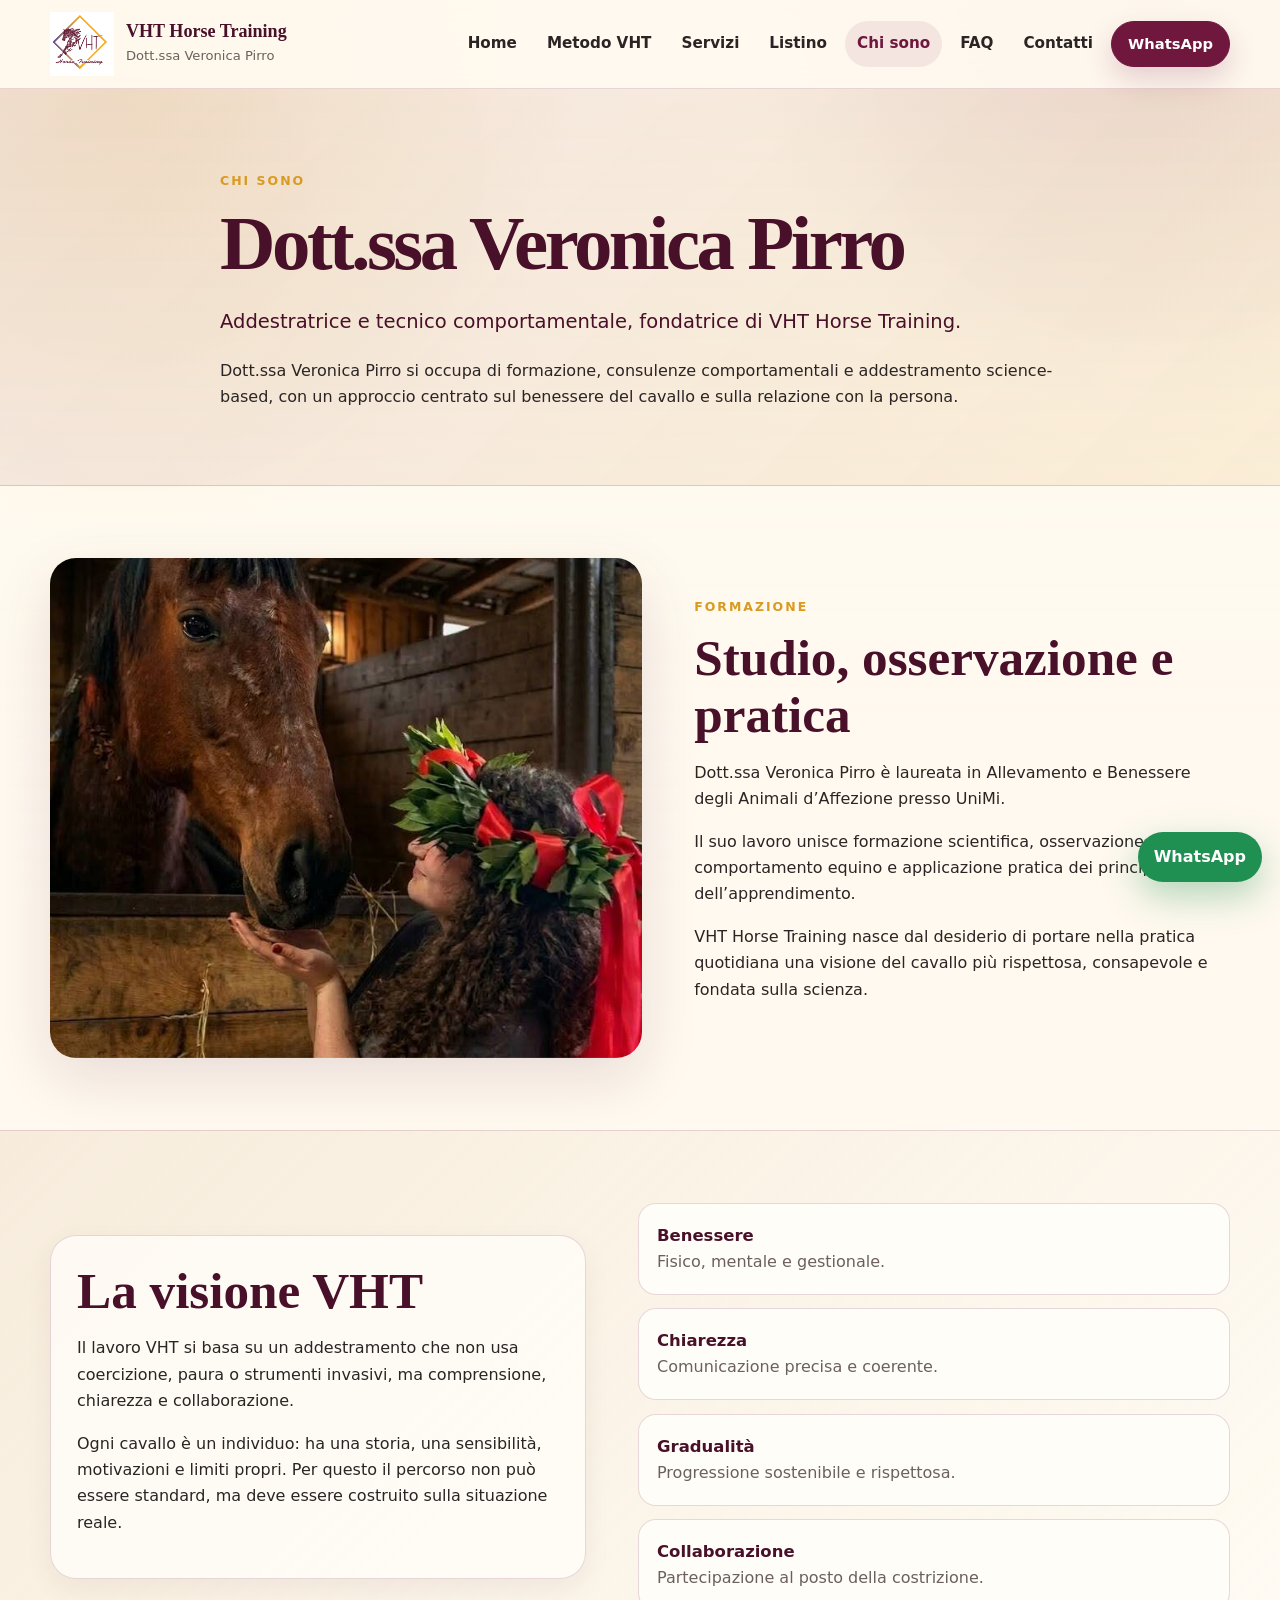
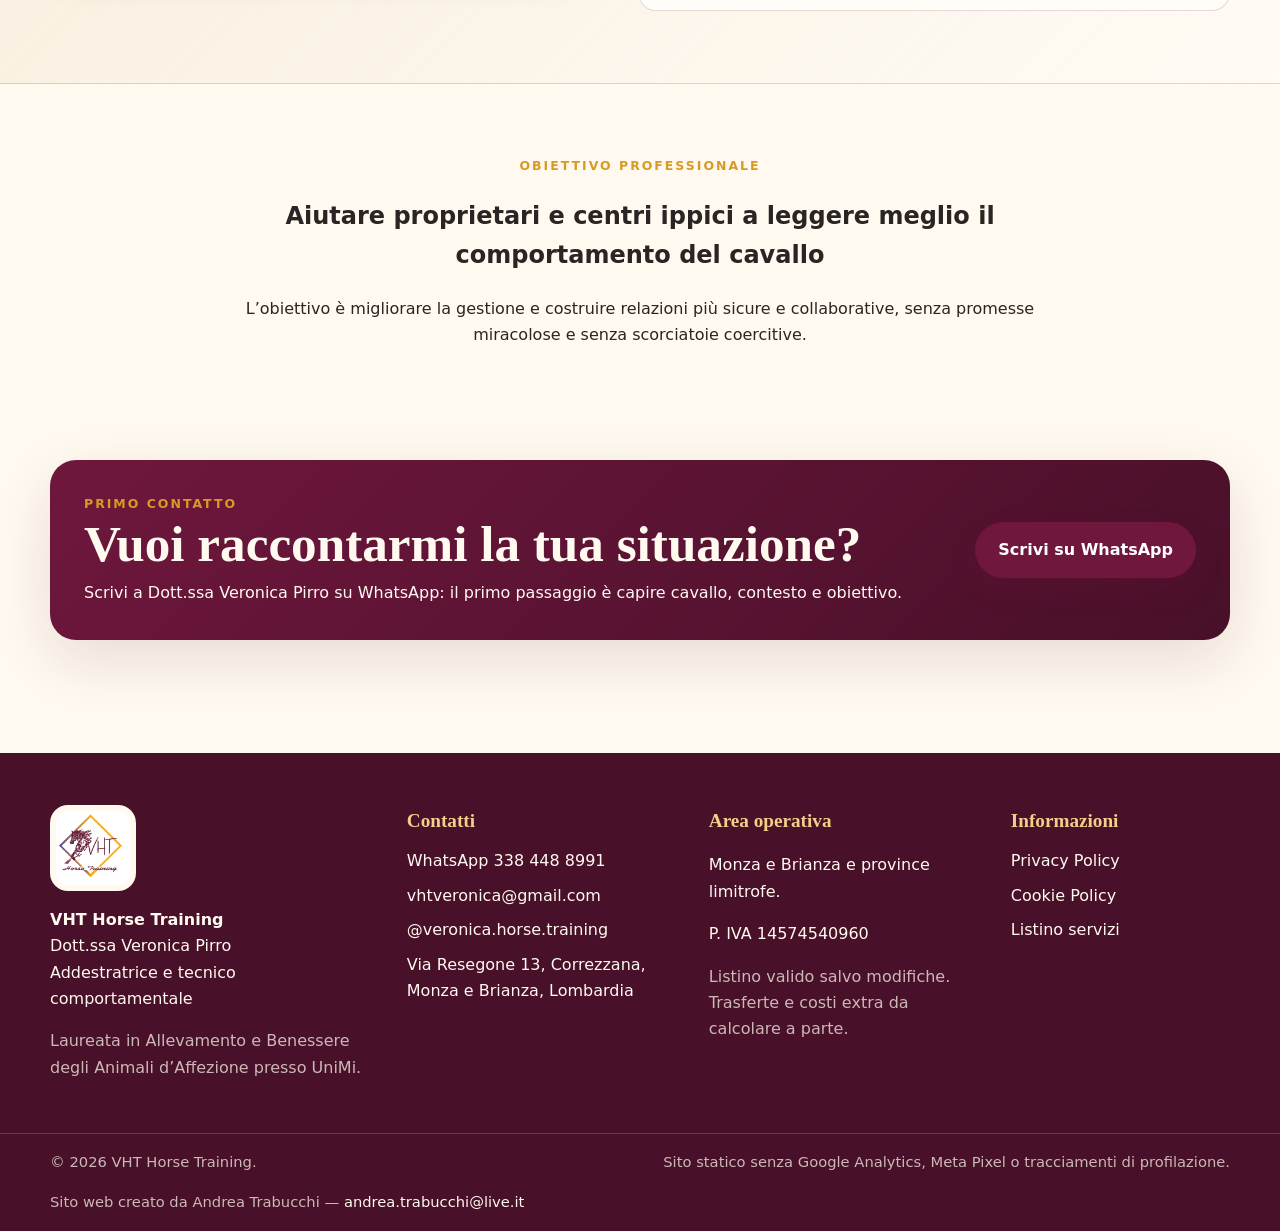
==== chi-sono.html @ 8b52a8f6 "Add files via upload" ====
<!doctype html>
<html lang="it">
<head>
  <meta charset="utf-8">
  <meta name="viewport" content="width=device-width, initial-scale=1">
  <script>document.documentElement.classList.add('js');</script>
  <title>Chi sono | Dott.ssa Veronica Pirro | VHT Horse Training</title>
  <meta name="description" content="Scopri Dott.ssa Veronica Pirro, fondatrice di VHT Horse Training: addestratrice e tecnico comportamentale, laureata in Allevamento e Benessere degli Animali d’Affezione presso UniMi.">
  <meta name="robots" content="index, follow">
  <meta property="og:title" content="Chi sono | Dott.ssa Veronica Pirro | VHT Horse Training">
  <meta property="og:description" content="Scopri Dott.ssa Veronica Pirro, fondatrice di VHT Horse Training: addestratrice e tecnico comportamentale, laureata in Allevamento e Benessere degli Animali d’Affezione presso UniMi.">
  <meta property="og:type" content="website">
  <meta property="og:image" content="assets/img/hero-veronica-cavallo.jpg">
  <link rel="icon" type="image/png" href="assets/icons/favicon.png">
  <link rel="apple-touch-icon" href="assets/icons/apple-touch-icon.png">
  <link rel="stylesheet" href="assets/css/style.css">
  <script type="application/ld+json">{"@context": "https://schema.org", "@type": "ProfessionalService", "name": "VHT Horse Training", "founder": "Dott.ssa Veronica Pirro", "description": "Addestramento science-based, consulenze comportamentali e formazione per il benessere del cavallo.", "telephone": "+39 3384488991", "email": "vhtveronica@gmail.com", "address": {"@type": "PostalAddress", "streetAddress": "Via Resegone 13", "addressLocality": "Correzzana", "addressRegion": "Lombardia", "addressCountry": "IT"}, "areaServed": "Monza e Brianza e province limitrofe", "sameAs": ["https://www.instagram.com/veronica.horse.training/"]}</script>
</head>
<body class="">

<header class="site-header" data-header>
  <a class="skip-link" href="#main">Vai al contenuto principale</a>
  <div class="container header-inner">
    <a class="brand" href="index.html" aria-label="VHT Horse Training - Home">
      <img src="assets/img/logo-vht.png" width="88" height="88" alt="Logo VHT Horse Training">
      <span>
        <strong>VHT Horse Training</strong>
        <small>Dott.ssa Veronica Pirro</small>
      </span>
    </a>
    <button class="nav-toggle" type="button" aria-expanded="false" aria-controls="primary-nav">
      <span class="sr-only">Apri menu</span>
      <span></span><span></span><span></span>
    </button>
    <nav id="primary-nav" class="primary-nav" aria-label="Navigazione principale">
      <a href="index.html" class="nav-link ">Home</a><a href="metodo-vht.html" class="nav-link ">Metodo VHT</a><a href="servizi.html" class="nav-link ">Servizi</a><a href="listino.html" class="nav-link ">Listino</a><a href="chi-sono.html" class="nav-link is-active">Chi sono</a><a href="faq.html" class="nav-link ">FAQ</a><a href="contatti.html" class="nav-link ">Contatti</a>
      <a class="btn btn-small" href="https://wa.me/393384488991?text=Ciao%20Dott.ssa%20Veronica%20Pirro%2C%20vorrei%20informazioni%20su%20una%20consulenza%20VHT.%0A%0ATi%20descrivo%20brevemente%20la%20situazione%3A%0A-%20Nome%20cavallo%3A%0A-%20Et%C3%A0%3A%0A-%20Zona%3A%0A-%20Tipo%20di%20richiesta%3A%0A-%20Difficolt%C3%A0%20principale%3A%0A-%20Obiettivo%3A" target="_blank" rel="noopener">WhatsApp</a>
    </nav>
  </div>
</header>

<main id="main">

<section class="page-hero">
  <div class="container narrow">
    <p class="eyebrow">Chi sono</p>
    <h1>Dott.ssa Veronica Pirro</h1>
    <p class="lead">Addestratrice e tecnico comportamentale, fondatrice di VHT Horse Training.</p>
    <p>Dott.ssa Veronica Pirro si occupa di formazione, consulenze comportamentali e addestramento science-based, con un approccio centrato sul benessere del cavallo e sulla relazione con la persona.</p>
  </div>
</section>

<section class="section">
  <div class="container split">
    <figure class="image-card">
      <img src="assets/img/chi-sono-veronica.jpg" alt="Dott.ssa Veronica Pirro con un cavallo in scuderia">
    </figure>
    <div>
      <p class="eyebrow">Formazione</p>
      <h2>Studio, osservazione e pratica</h2>
      <p>Dott.ssa Veronica Pirro è laureata in Allevamento e Benessere degli Animali d’Affezione presso UniMi.</p>
      <p>Il suo lavoro unisce formazione scientifica, osservazione del comportamento equino e applicazione pratica dei principi dell’apprendimento.</p>
      <p>VHT Horse Training nasce dal desiderio di portare nella pratica quotidiana una visione del cavallo più rispettosa, consapevole e fondata sulla scienza.</p>
    </div>
  </div>
</section>

<section class="section section-soft">
  <div class="container split reverse">
    <div class="values-panel">
      <h2>La visione VHT</h2>
      <p>Il lavoro VHT si basa su un addestramento che non usa coercizione, paura o strumenti invasivi, ma comprensione, chiarezza e collaborazione.</p>
      <p>Ogni cavallo è un individuo: ha una storia, una sensibilità, motivazioni e limiti propri. Per questo il percorso non può essere standard, ma deve essere costruito sulla situazione reale.</p>
    </div>
    <div class="feature-list">
      <div><strong>Benessere</strong><span>Fisico, mentale e gestionale.</span></div>
      <div><strong>Chiarezza</strong><span>Comunicazione precisa e coerente.</span></div>
      <div><strong>Gradualità</strong><span>Progressione sostenibile e rispettosa.</span></div>
      <div><strong>Collaborazione</strong><span>Partecipazione al posto della costrizione.</span></div>
    </div>
  </div>
</section>

<section class="section">
  <div class="container narrow center">
    <p class="eyebrow">Obiettivo professionale</p>
    <h2>Aiutare proprietari e centri ippici a leggere meglio il comportamento del cavallo</h2>
    <p>L’obiettivo è migliorare la gestione e costruire relazioni più sicure e collaborative, senza promesse miracolose e senza scorciatoie coercitive.</p>
  </div>
</section>

<section class="section section-cta">
  <div class="container cta-panel">
    <div>
      <p class="eyebrow">Primo contatto</p>
      <h2>Vuoi raccontarmi la tua situazione?</h2>
      <p>Scrivi a Dott.ssa Veronica Pirro su WhatsApp: il primo passaggio è capire cavallo, contesto e obiettivo.</p>
    </div>
    <a class="btn" href="https://wa.me/393384488991?text=Ciao%20Dott.ssa%20Veronica%20Pirro%2C%20vorrei%20informazioni%20su%20una%20consulenza%20VHT.%0A%0ATi%20descrivo%20brevemente%20la%20situazione%3A%0A-%20Nome%20cavallo%3A%0A-%20Et%C3%A0%3A%0A-%20Zona%3A%0A-%20Tipo%20di%20richiesta%3A%0A-%20Difficolt%C3%A0%20principale%3A%0A-%20Obiettivo%3A" target="_blank" rel="noopener">Scrivi su WhatsApp</a>
  </div>
</section>


</main>

<footer class="site-footer">
  <div class="container footer-grid">
    <div>
      <img class="footer-logo" src="assets/img/logo-vht.png" width="96" height="96" alt="Logo VHT Horse Training">
      <p><strong>VHT Horse Training</strong><br>Dott.ssa Veronica Pirro<br>Addestratrice e tecnico comportamentale</p>
      <p class="muted">Laureata in Allevamento e Benessere degli Animali d’Affezione presso UniMi.</p>
    </div>
    <div>
      <h2>Contatti</h2>
      <ul class="footer-list">
        <li><a href="https://wa.me/393384488991?text=Ciao%20Dott.ssa%20Veronica%20Pirro%2C%20vorrei%20informazioni%20su%20una%20consulenza%20VHT.%0A%0ATi%20descrivo%20brevemente%20la%20situazione%3A%0A-%20Nome%20cavallo%3A%0A-%20Et%C3%A0%3A%0A-%20Zona%3A%0A-%20Tipo%20di%20richiesta%3A%0A-%20Difficolt%C3%A0%20principale%3A%0A-%20Obiettivo%3A" target="_blank" rel="noopener">WhatsApp 338 448 8991</a></li>
        <li><a href="mailto:vhtveronica@gmail.com">vhtveronica@gmail.com</a></li>
        <li><a href="https://www.instagram.com/veronica.horse.training/" target="_blank" rel="noopener">@veronica.horse.training</a></li>
        <li>Via Resegone 13, Correzzana, Monza e Brianza, Lombardia</li>
      </ul>
    </div>
    <div>
      <h2>Area operativa</h2>
      <p>Monza e Brianza e province limitrofe.</p>
      <p>P. IVA 14574540960</p>
      <p class="muted">Listino valido salvo modifiche. Trasferte e costi extra da calcolare a parte.</p>
    </div>
    <div>
      <h2>Informazioni</h2>
      <ul class="footer-list">
        <li><a href="privacy-policy.html">Privacy Policy</a></li>
        <li><a href="cookie-policy.html">Cookie Policy</a></li>
        <li><a href="listino.html">Listino servizi</a></li>
      </ul>
    </div>
  </div>
  <div class="footer-bottom">
    <div class="container">
      <span>© 2026 VHT Horse Training.</span>
      <span>Sito statico senza Google Analytics, Meta Pixel o tracciamenti di profilazione.</span>
      <span>Sito web creato da Andrea Trabucchi — <a href="mailto:andrea.trabucchi@live.it">andrea.trabucchi@live.it</a></span>
    </div>
  </div>
</footer>
<a class="floating-whatsapp" href="https://wa.me/393384488991?text=Ciao%20Dott.ssa%20Veronica%20Pirro%2C%20vorrei%20informazioni%20su%20una%20consulenza%20VHT.%0A%0ATi%20descrivo%20brevemente%20la%20situazione%3A%0A-%20Nome%20cavallo%3A%0A-%20Et%C3%A0%3A%0A-%20Zona%3A%0A-%20Tipo%20di%20richiesta%3A%0A-%20Difficolt%C3%A0%20principale%3A%0A-%20Obiettivo%3A" target="_blank" rel="noopener" aria-label="Scrivi a Dott.ssa Veronica Pirro su WhatsApp">WhatsApp</a>

<script src="assets/js/main.js"></script>
</body>
</html>
---- assets/css/style.css ----
:root{
  --wine:#6f173d;
  --wine-dark:#481029;
  --gold:#d99a21;
  --gold-soft:#f2d08a;
  --violet:#5a4a82;
  --cream:#fff9ef;
  --cream-2:#f6ead8;
  --paper:#fffdf8;
  --ink:#2a2524;
  --muted:#6b605d;
  --line:rgba(111,23,61,.16);
  --shadow:0 20px 60px rgba(72,16,41,.12);
  --radius:26px;
  --radius-sm:16px;
  --container:1180px;
}
*{box-sizing:border-box}
html{scroll-behavior:smooth}
body{
  margin:0;
  font-family: ui-sans-serif, system-ui, -apple-system, BlinkMacSystemFont, "Segoe UI", sans-serif;
  color:var(--ink);
  background:var(--cream);
  line-height:1.65;
}
body::before{
  content:"";
  position:fixed;
  inset:0;
  pointer-events:none;
  background:
    radial-gradient(circle at 10% 10%, rgba(217,154,33,.16), transparent 28rem),
    radial-gradient(circle at 90% 0%, rgba(111,23,61,.12), transparent 26rem),
    linear-gradient(180deg, rgba(255,249,239,.96), rgba(255,249,239,.82));
  z-index:-1;
}
img{max-width:100%;display:block}
a{color:var(--wine);text-decoration:none}
a:hover{text-decoration:underline}
.container{width:min(var(--container), calc(100% - 32px));margin-inline:auto}
.narrow{width:min(840px, calc(100% - 32px))}
.center{text-align:center}
.skip-link{
  position:absolute;left:16px;top:-80px;background:var(--wine);color:white;padding:10px 14px;border-radius:10px;z-index:20
}
.skip-link:focus{top:12px}
.sr-only{position:absolute;width:1px;height:1px;overflow:hidden;clip:rect(0 0 0 0)}
.site-header{
  position:sticky;top:0;z-index:10;
  background:rgba(255,249,239,.91);
  backdrop-filter: blur(18px);
  border-bottom:1px solid var(--line);
}
.header-inner{display:flex;align-items:center;justify-content:space-between;gap:24px;min-height:88px}
.brand{display:flex;align-items:center;gap:12px;color:var(--ink);text-decoration:none}
.brand img{width:64px;height:64px;object-fit:contain}
.brand strong{display:block;font-family:Georgia,serif;font-size:1.13rem;line-height:1.1;color:var(--wine-dark)}
.brand small{display:block;color:var(--muted);font-size:.82rem;margin-top:3px}
.primary-nav{display:flex;align-items:center;gap:6px}
.nav-link{padding:10px 12px;border-radius:999px;color:var(--ink);font-weight:650;font-size:.95rem}
.nav-link:hover,.nav-link.is-active{background:rgba(111,23,61,.08);text-decoration:none;color:var(--wine)}
.nav-toggle{display:none;border:0;background:transparent;flex-direction:column;gap:5px;padding:10px}
.nav-toggle span:not(.sr-only){width:26px;height:2px;background:var(--wine-dark);display:block}
.btn{
  display:inline-flex;align-items:center;justify-content:center;gap:8px;
  background:var(--wine);color:white!important;border:1px solid var(--wine);
  border-radius:999px;padding:14px 22px;font-weight:750;text-decoration:none;
  box-shadow:0 12px 28px rgba(111,23,61,.18);
  transition:.2s ease;
}
.btn:hover{transform:translateY(-1px);text-decoration:none;background:var(--wine-dark)}
.btn-small{padding:10px 16px;font-size:.92rem}
.btn-outline{background:transparent;color:var(--wine)!important;box-shadow:none}
.btn-outline:hover{background:rgba(111,23,61,.08);color:var(--wine-dark)!important}
.btn-light{background:var(--cream);color:var(--wine)!important;border-color:var(--cream)}
.btn-light-outline{background:transparent;color:var(--cream)!important;border-color:rgba(255,249,239,.65);box-shadow:none}
.hero{padding:82px 0 60px;overflow:hidden}
.hero-grid,.split{display:grid;grid-template-columns:1.05fr .95fr;gap:52px;align-items:center}
.hero h1,.page-hero h1{
  font-family:Georgia, "Times New Roman", serif;
  color:var(--wine-dark);
  line-height:1.05;
  font-size:clamp(2.4rem, 6vw, 5.2rem);
  letter-spacing:-.045em;
  margin:0 0 22px;
}
.hero .lead,.page-hero .lead{font-size:1.22rem;color:var(--wine-dark)}
.hero-actions,.center-actions{display:flex;flex-wrap:wrap;gap:12px;margin-top:28px}
.trust-list{display:flex;flex-wrap:wrap;gap:10px;list-style:none;padding:0;margin:28px 0 0}
.trust-list li{border:1px solid var(--line);background:rgba(255,255,255,.5);border-radius:999px;padding:8px 12px;color:var(--wine-dark);font-weight:700;font-size:.92rem}
.hero-media,.image-card{
  margin:0;border-radius:var(--radius);overflow:hidden;box-shadow:var(--shadow);position:relative;background:var(--paper);
}
.hero-media img{width:100%;height:min(70vh,680px);object-fit:cover}
.image-card img{width:100%;height:500px;object-fit:cover}
.hero-media figcaption{
  position:absolute;left:18px;right:18px;bottom:18px;
  background:rgba(255,249,239,.9);border:1px solid rgba(255,255,255,.45);
  border-radius:18px;padding:12px 14px;color:var(--wine-dark);font-weight:700;font-size:.92rem;
}
.eyebrow{
  text-transform:uppercase;letter-spacing:.16em;color:var(--gold);font-weight:850;font-size:.78rem;margin:0 0 12px;
}
.section{padding:72px 0}
.section-soft{background:linear-gradient(135deg, rgba(246,234,216,.85), rgba(255,253,248,.55));border-top:1px solid var(--line);border-bottom:1px solid var(--line)}
.section-dark{background:linear-gradient(135deg, var(--wine-dark), var(--wine));color:var(--cream)}
.section-dark h2,.section-dark h3,.section-dark .eyebrow{color:var(--cream)}
.section-heading{max-width:780px;margin-bottom:32px}
.section-heading h2,.split h2,.cta-panel h2,.legal h2{
  font-family:Georgia,serif;color:var(--wine-dark);line-height:1.12;font-size:clamp(2rem,4vw,3.2rem);margin:0 0 16px;
}
.section-dark .section-heading h2,.section-dark .split h2{color:var(--cream)}
.cards{display:grid;gap:20px}
.cards.three{grid-template-columns:repeat(3,1fr)}
.card,.contact-card,.warning-box,.message-box,.quote-panel,.values-panel{
  background:rgba(255,253,248,.82);border:1px solid var(--line);border-radius:var(--radius);padding:26px;box-shadow:0 10px 28px rgba(72,16,41,.06);
}
.card h3,.contact-card h2,.warning-box h2{font-family:Georgia,serif;color:var(--wine-dark);font-size:1.45rem;margin:0 0 10px}
.card-number{color:var(--gold);font-weight:900;font-size:.9rem}
.text-link{font-weight:800}
.cards-dark .card{background:rgba(255,255,255,.08);border-color:rgba(255,249,239,.2);color:var(--cream)}
.cards-dark .card h3{color:var(--cream)}
.feature-list{display:grid;gap:14px}
.feature-list div{
  background:var(--paper);border:1px solid var(--line);border-radius:18px;padding:18px;
}
.feature-list strong{display:block;color:var(--wine-dark);font-size:1.03rem}
.feature-list span{color:var(--muted)}
.feature-list.compact div{padding:15px}
.reverse{grid-template-columns:.95fr 1.05fr}
.note{
  margin-top:18px;background:rgba(217,154,33,.12);border-left:4px solid var(--gold);
  padding:16px;border-radius:14px;color:var(--wine-dark)
}
.quote-panel{background:rgba(255,249,239,.1);border-color:rgba(255,249,239,.25);font-family:Georgia,serif;font-size:1.6rem;line-height:1.35;color:var(--cream)}
.page-hero{padding:82px 0 58px;background:linear-gradient(135deg, rgba(111,23,61,.08), rgba(217,154,33,.12));border-bottom:1px solid var(--line)}
.service-list{display:grid;gap:14px}
.service-list article{background:var(--paper);border:1px solid var(--line);border-radius:18px;padding:18px}
.service-list h3{margin:0 0 6px;color:var(--wine-dark);font-family:Georgia,serif}
.table-wrap{overflow:auto;background:var(--paper);border:1px solid var(--line);border-radius:var(--radius);box-shadow:var(--shadow)}
.price-table{width:100%;border-collapse:collapse;min-width:760px}
.price-table th,.price-table td{padding:18px;text-align:left;border-bottom:1px solid var(--line);vertical-align:top}
.price-table th{background:rgba(111,23,61,.08);color:var(--wine-dark);font-weight:850}
.price-table td:last-child,.price-table th:last-child{text-align:right;white-space:nowrap}
.price-table tr:last-child td{border-bottom:0}
.warning-box{border-left:5px solid var(--gold)}
.testimonials{display:grid;grid-template-columns:repeat(3,1fr);gap:20px}
.testimonials figure{margin:0;background:var(--paper);border:1px solid var(--line);border-radius:var(--radius);padding:26px;box-shadow:0 10px 28px rgba(72,16,41,.06)}
.testimonials blockquote{margin:0 0 16px;font-family:Georgia,serif;color:var(--wine-dark);font-size:1.08rem;line-height:1.55}
.testimonials figcaption{font-weight:850;color:var(--gold)}
.section-cta{padding-top:24px}
.cta-panel{
  display:flex;align-items:center;justify-content:space-between;gap:24px;
  background:linear-gradient(135deg, var(--wine), var(--wine-dark));
  color:var(--cream);border-radius:var(--radius);padding:34px;box-shadow:var(--shadow)
}
.cta-panel h2{color:var(--cream);margin-bottom:8px}
.cta-panel p{margin:0}
.contact-grid{display:grid;grid-template-columns:repeat(4,1fr);gap:18px}
.contact-card.primary{grid-column:span 2;background:linear-gradient(135deg, var(--wine), var(--wine-dark));color:var(--cream)}
.contact-card.primary h2{color:var(--cream)}
.message-box pre{white-space:pre-wrap;margin:0;font:inherit;color:var(--wine-dark)}
.faq-list{display:grid;gap:12px}
.faq-item{border:1px solid var(--line);border-radius:20px;background:var(--paper);overflow:hidden}
.faq-question{width:100%;display:flex;justify-content:space-between;gap:18px;align-items:center;border:0;background:transparent;padding:20px;text-align:left;font-weight:850;color:var(--wine-dark);font-size:1rem;cursor:pointer}
.faq-icon{font-size:1.4rem;color:var(--gold)}
.faq-answer{display:none;padding:0 20px 20px;color:var(--muted)}
.faq-item.is-open .faq-answer{display:block}
.faq-item.is-open .faq-icon{transform:rotate(45deg)}
.legal h2{font-size:1.65rem;margin-top:34px}
.legal h2:first-child{margin-top:0}
.site-footer{margin-top:40px;background:var(--wine-dark);color:var(--cream);padding-top:52px}
.footer-grid{display:grid;grid-template-columns:1.2fr 1fr 1fr .8fr;gap:28px}
.footer-logo{width:86px;height:86px;object-fit:contain;background:var(--cream);border-radius:18px;padding:6px}
.site-footer h2{font-family:Georgia,serif;font-size:1.2rem;color:var(--gold-soft);margin:0 0 12px}
.footer-list{list-style:none;padding:0;margin:0;display:grid;gap:8px}
.site-footer a{color:var(--cream)}
.muted{color:rgba(42,37,36,.68)}
.site-footer .muted{color:rgba(255,249,239,.72)}
.footer-bottom{margin-top:36px;border-top:1px solid rgba(255,249,239,.18);padding:16px 0;color:rgba(255,249,239,.72);font-size:.92rem}
.footer-bottom .container{display:flex;justify-content:space-between;gap:16px;flex-wrap:wrap}
.floating-whatsapp{
  position:fixed;right:18px;bottom:18px;z-index:8;
  background:#1f8f52;color:white!important;border-radius:999px;padding:12px 16px;font-weight:850;
  box-shadow:0 14px 36px rgba(31,143,82,.34);text-decoration:none
}
@media (max-width:980px){
  .nav-toggle{display:flex}
  .primary-nav{
    position:absolute;left:16px;right:16px;top:88px;display:none;flex-direction:column;align-items:stretch;
    background:var(--paper);border:1px solid var(--line);border-radius:22px;padding:14px;box-shadow:var(--shadow)
  }
  .primary-nav.is-open{display:flex}
  .nav-link{padding:12px 14px}
  .hero-grid,.split,.reverse{grid-template-columns:1fr}
  .hero{padding-top:50px}
  .cards.three,.testimonials,.contact-grid,.footer-grid{grid-template-columns:1fr}
  .contact-card.primary{grid-column:auto}
  .cta-panel{align-items:flex-start;flex-direction:column}
}
@media (max-width:620px){
  .container{width:min(100% - 24px, var(--container))}
  .brand img{width:54px;height:54px}
  .brand small{display:none}
  .hero h1,.page-hero h1{font-size:2.45rem}
  .section{padding:52px 0}
  .hero-media img,.image-card img{height:360px}
  .card,.contact-card,.warning-box,.message-box,.quote-panel,.values-panel{padding:20px}
  .price-table th,.price-table td{padding:14px}
  .floating-whatsapp{left:12px;right:12px;text-align:center}
}
@media (prefers-reduced-motion: reduce){
  *{scroll-behavior:auto!important;transition:none!important}
}

/* === VHT refined animations v3 === */
:root{
  --motion-fast:180ms;
  --motion-base:520ms;
  --motion-slow:900ms;
  --ease-out:cubic-bezier(.22,1,.36,1);
  --ease-smooth:cubic-bezier(.16,.84,.44,1);
}
.site-header{
  transition: background-color var(--motion-base) var(--ease-out), box-shadow var(--motion-base) var(--ease-out), border-color var(--motion-base) var(--ease-out);
}
.site-header.is-scrolled{
  background:rgba(255,249,239,.97);
  box-shadow:0 10px 32px rgba(72,16,41,.10);
}
.brand img{
  transition: transform var(--motion-base) var(--ease-out), filter var(--motion-base) var(--ease-out);
}
.brand:hover img{
  transform:rotate(-2deg) scale(1.035);
  filter:drop-shadow(0 10px 16px rgba(111,23,61,.14));
}
.nav-link{
  position:relative;
  transition: color var(--motion-fast) ease, background-color var(--motion-fast) ease, transform var(--motion-fast) ease;
}
.nav-link:hover{
  transform:translateY(-1px);
}
.btn{
  position:relative;
  overflow:hidden;
  isolation:isolate;
  transform:translateZ(0);
  transition: transform var(--motion-fast) ease, box-shadow var(--motion-fast) ease, background-color var(--motion-fast) ease, border-color var(--motion-fast) ease;
}
.btn::after{
  content:"";
  position:absolute;
  inset:-40% -70%;
  background:linear-gradient(100deg, transparent 35%, rgba(255,255,255,.38) 50%, transparent 65%);
  transform:translateX(-65%) rotate(8deg);
  transition: transform 850ms var(--ease-out);
  z-index:-1;
}
.btn:hover{
  transform:translateY(-2px);
  box-shadow:0 16px 36px rgba(111,23,61,.22);
}
.btn:hover::after{
  transform:translateX(65%) rotate(8deg);
}
.btn-outline:hover{
  box-shadow:0 12px 28px rgba(111,23,61,.10);
}
.hero-media,
.image-card{
  transition: transform var(--motion-slow) var(--ease-out), box-shadow var(--motion-slow) var(--ease-out);
}
.hero-media::after,
.image-card::after{
  content:"";
  position:absolute;
  inset:0;
  background:
    linear-gradient(135deg, rgba(217,154,33,.12), transparent 42%),
    linear-gradient(315deg, rgba(111,23,61,.10), transparent 36%);
  pointer-events:none;
  opacity:.75;
  mix-blend-mode:multiply;
}
.hero-media img,
.image-card img{
  transition: transform 1200ms var(--ease-out), filter 1200ms var(--ease-out);
  will-change:transform;
}
.hero-media:hover,
.image-card:hover{
  transform:translateY(-4px);
  box-shadow:0 28px 74px rgba(72,16,41,.16);
}
.hero-media:hover img,
.image-card:hover img{
  transform:scale(1.035);
  filter:saturate(1.04) contrast(1.02);
}
.hero-media figcaption{
  backdrop-filter: blur(10px);
  transform:translateY(0);
  transition: transform var(--motion-base) var(--ease-out), background-color var(--motion-base) var(--ease-out);
}
.hero-media:hover figcaption{
  transform:translateY(-3px);
  background:rgba(255,249,239,.95);
}
.card,
.contact-card,
.warning-box,
.message-box,
.quote-panel,
.values-panel,
.service-list article,
.testimonials figure,
.table-wrap,
.cta-panel,
.feature-list div{
  transition: transform var(--motion-base) var(--ease-out), box-shadow var(--motion-base) var(--ease-out), border-color var(--motion-base) var(--ease-out), background-color var(--motion-base) var(--ease-out);
}
.card:hover,
.service-list article:hover,
.testimonials figure:hover,
.contact-card:hover,
.feature-list div:hover{
  transform:translateY(-5px);
  box-shadow:0 18px 44px rgba(72,16,41,.11);
  border-color:rgba(217,154,33,.42);
}
.cards-dark .card:hover{
  background:rgba(255,255,255,.12);
  border-color:rgba(242,208,138,.45);
}
.card-number{
  display:inline-flex;
  align-items:center;
  justify-content:center;
  min-width:34px;
  height:34px;
  border-radius:999px;
  background:rgba(217,154,33,.13);
  margin-bottom:10px;
}
.section-heading{
  position:relative;
}
.section-heading::after{
  content:"";
  display:block;
  width:72px;
  height:3px;
  margin-top:18px;
  border-radius:999px;
  background:linear-gradient(90deg, var(--wine), var(--gold));
  transform-origin:left center;
}
.center .section-heading::after,
.section-heading.center::after{
  margin-left:auto;
  margin-right:auto;
}
.table-wrap{
  position:relative;
}
.table-wrap::before{
  content:"";
  position:absolute;
  inset:0 0 auto 0;
  height:4px;
  background:linear-gradient(90deg, var(--wine), var(--gold), var(--violet));
  opacity:.88;
}
.price-table tbody tr{
  transition: opacity var(--motion-base) var(--ease-out), transform var(--motion-base) var(--ease-out), background-color var(--motion-fast) ease;
}
.price-table tbody tr:hover{
  background:rgba(217,154,33,.08);
}
.js .table-wrap tbody tr{
  opacity:0;
  transform:translateY(10px);
}
.js .table-wrap.is-visible tbody tr{
  opacity:1;
  transform:translateY(0);
}
.table-wrap.is-visible tbody tr:nth-child(1){transition-delay:80ms}
.table-wrap.is-visible tbody tr:nth-child(2){transition-delay:135ms}
.table-wrap.is-visible tbody tr:nth-child(3){transition-delay:190ms}
.table-wrap.is-visible tbody tr:nth-child(4){transition-delay:245ms}
.table-wrap.is-visible tbody tr:nth-child(5){transition-delay:300ms}
.table-wrap.is-visible tbody tr:nth-child(6){transition-delay:355ms}
.table-wrap.is-visible tbody tr:nth-child(7){transition-delay:410ms}
.table-wrap.is-visible tbody tr:nth-child(8){transition-delay:465ms}
.faq-answer{
  display:block;
  max-height:0;
  overflow:hidden;
  padding:0 20px;
  opacity:0;
  transition:max-height var(--motion-base) var(--ease-smooth), opacity var(--motion-base) var(--ease-out), padding var(--motion-base) var(--ease-out);
}
.faq-item.is-open .faq-answer{
  max-height:420px;
  padding:0 20px 20px;
  opacity:1;
}
.faq-icon{
  transition:transform var(--motion-base) var(--ease-out);
}
.floating-whatsapp{
  animation:vhtPulse 2.6s ease-in-out infinite;
  transition: transform var(--motion-fast) ease, box-shadow var(--motion-fast) ease;
}
.floating-whatsapp:hover{
  transform:translateY(-3px) scale(1.02);
  box-shadow:0 18px 42px rgba(31,143,82,.42);
}
@keyframes vhtPulse{
  0%,100%{box-shadow:0 14px 36px rgba(31,143,82,.32), 0 0 0 0 rgba(31,143,82,.28)}
  50%{box-shadow:0 14px 36px rgba(31,143,82,.32), 0 0 0 12px rgba(31,143,82,0)}
}
.js .reveal{
  opacity:0;
  transform:translateY(28px);
  transition:
    opacity var(--motion-slow) var(--ease-out),
    transform var(--motion-slow) var(--ease-out),
    filter var(--motion-slow) var(--ease-out);
  transition-delay:var(--reveal-delay, 0ms);
  will-change:opacity, transform;
}
.js .reveal.reveal-scale{
  transform:translateY(22px) scale(.975);
}
.js .reveal.reveal-left{
  transform:translateX(-26px);
}
.js .reveal.reveal-right{
  transform:translateX(26px);
}
.js .reveal.is-visible{
  opacity:1;
  transform:translate(0,0) scale(1);
}
.js .section-heading.reveal.is-visible::after{
  animation:vhtLineIn 760ms var(--ease-out) both;
}
@keyframes vhtLineIn{
  from{transform:scaleX(0);opacity:0}
  to{transform:scaleX(1);opacity:1}
}
.hero .eyebrow,
.page-hero .eyebrow{
  animation:vhtFadeUp 780ms var(--ease-out) 80ms both;
}
.hero h1,
.page-hero h1{
  animation:vhtFadeUp 860ms var(--ease-out) 160ms both;
}
.hero .lead,
.page-hero .lead{
  animation:vhtFadeUp 860ms var(--ease-out) 260ms both;
}
.hero-actions,
.trust-list,
.page-hero .lead + p{
  animation:vhtFadeUp 860ms var(--ease-out) 360ms both;
}
.hero-media{
  animation:vhtImageIn 980ms var(--ease-out) 220ms both;
}
@keyframes vhtFadeUp{
  from{opacity:0;transform:translateY(22px)}
  to{opacity:1;transform:translateY(0)}
}
@keyframes vhtImageIn{
  from{opacity:0;transform:translateY(26px) scale(.985)}
  to{opacity:1;transform:translateY(0) scale(1)}
}
@media (min-width:981px){
  .hero-media{
    animation:vhtImageIn 980ms var(--ease-out) 220ms both, vhtFloat 7.5s ease-in-out 1.3s infinite;
  }
  @keyframes vhtFloat{
    0%,100%{translate:0 0}
    50%{translate:0 -8px}
  }
}
@media (prefers-reduced-motion: reduce){
  .floating-whatsapp{animation:none!important}
  .hero .eyebrow,
  .page-hero .eyebrow,
  .hero h1,
  .page-hero h1,
  .hero .lead,
  .page-hero .lead,
  .hero-actions,
  .trust-list,
  .page-hero .lead + p,
  .hero-media{
    animation:none!important;
  }
  .js .reveal,
  .js .reveal.reveal-scale,
  .js .reveal.reveal-left,
  .js .reveal.reveal-right{
    opacity:1!important;
    transform:none!important;
    transition:none!important;
  }
  .js .table-wrap tbody tr{
    opacity:1!important;
    transform:none!important;
  }
}
/* === end VHT refined animations v3 === */
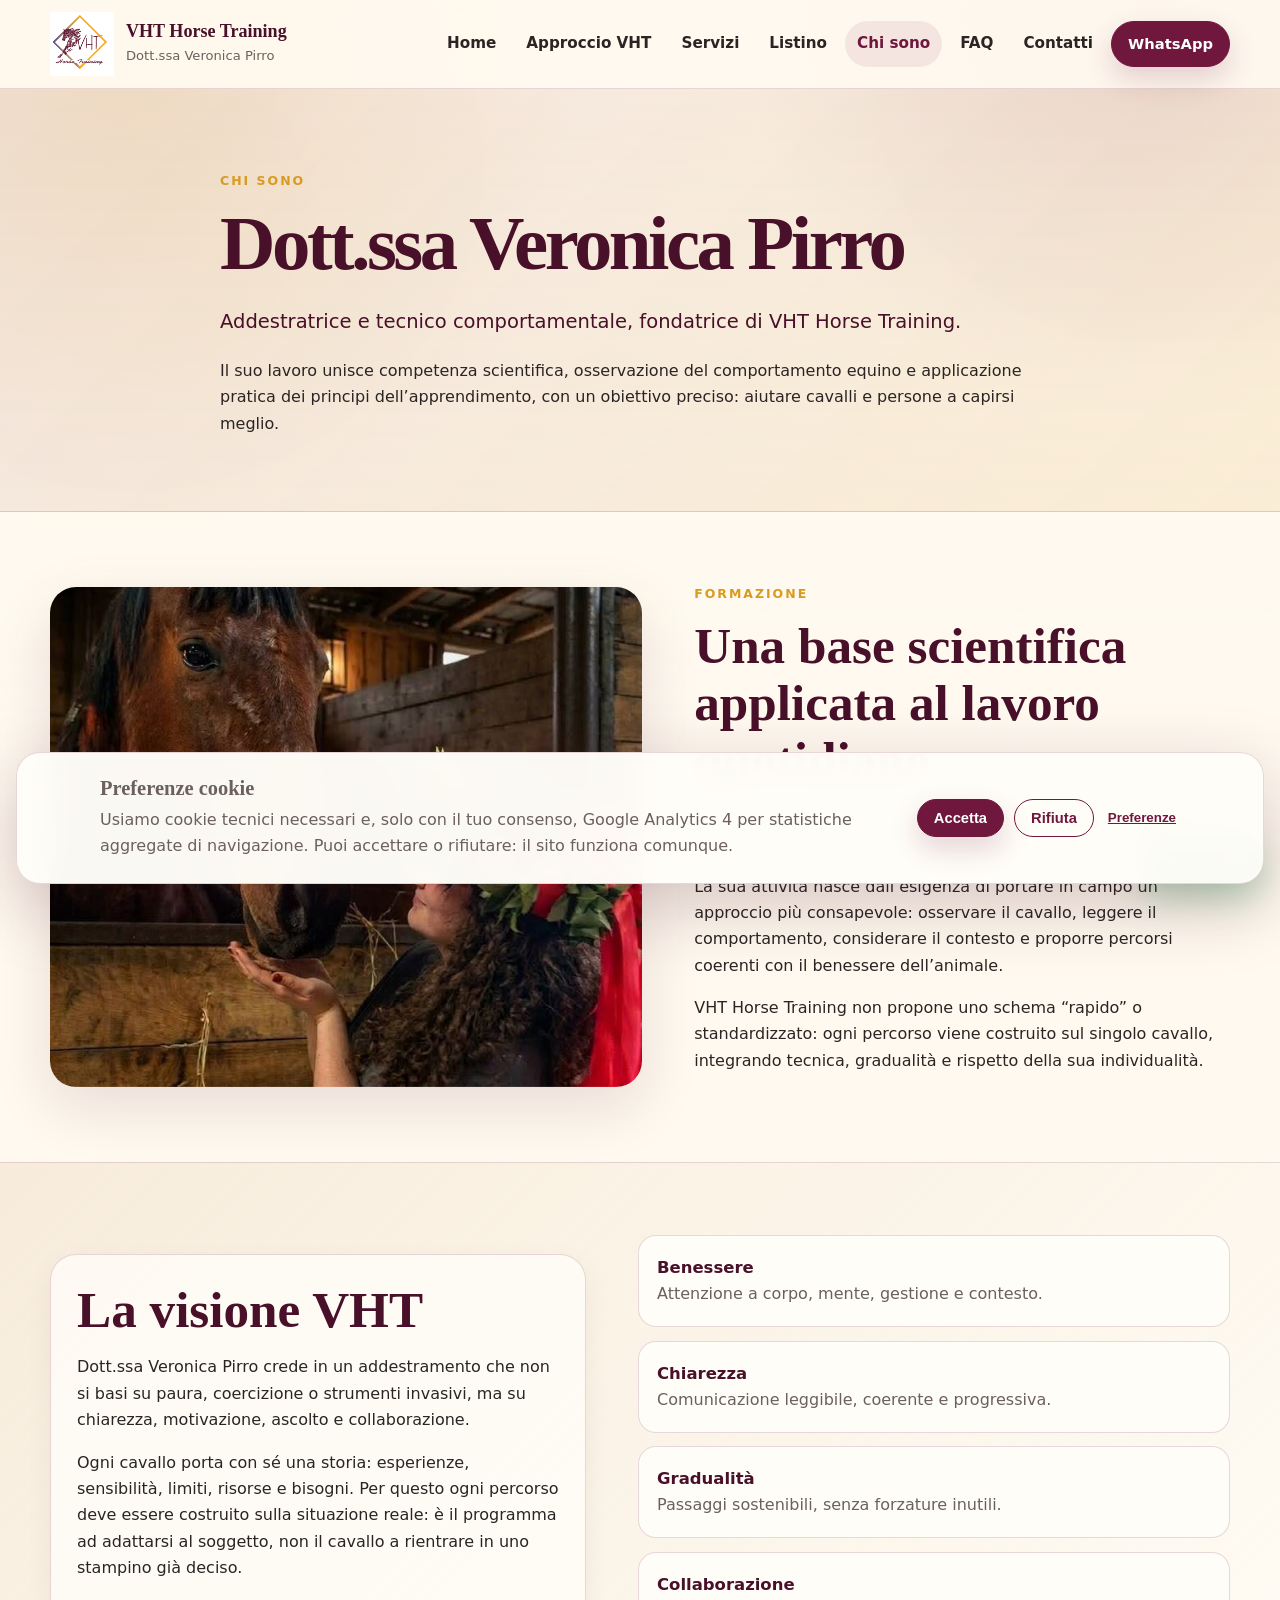
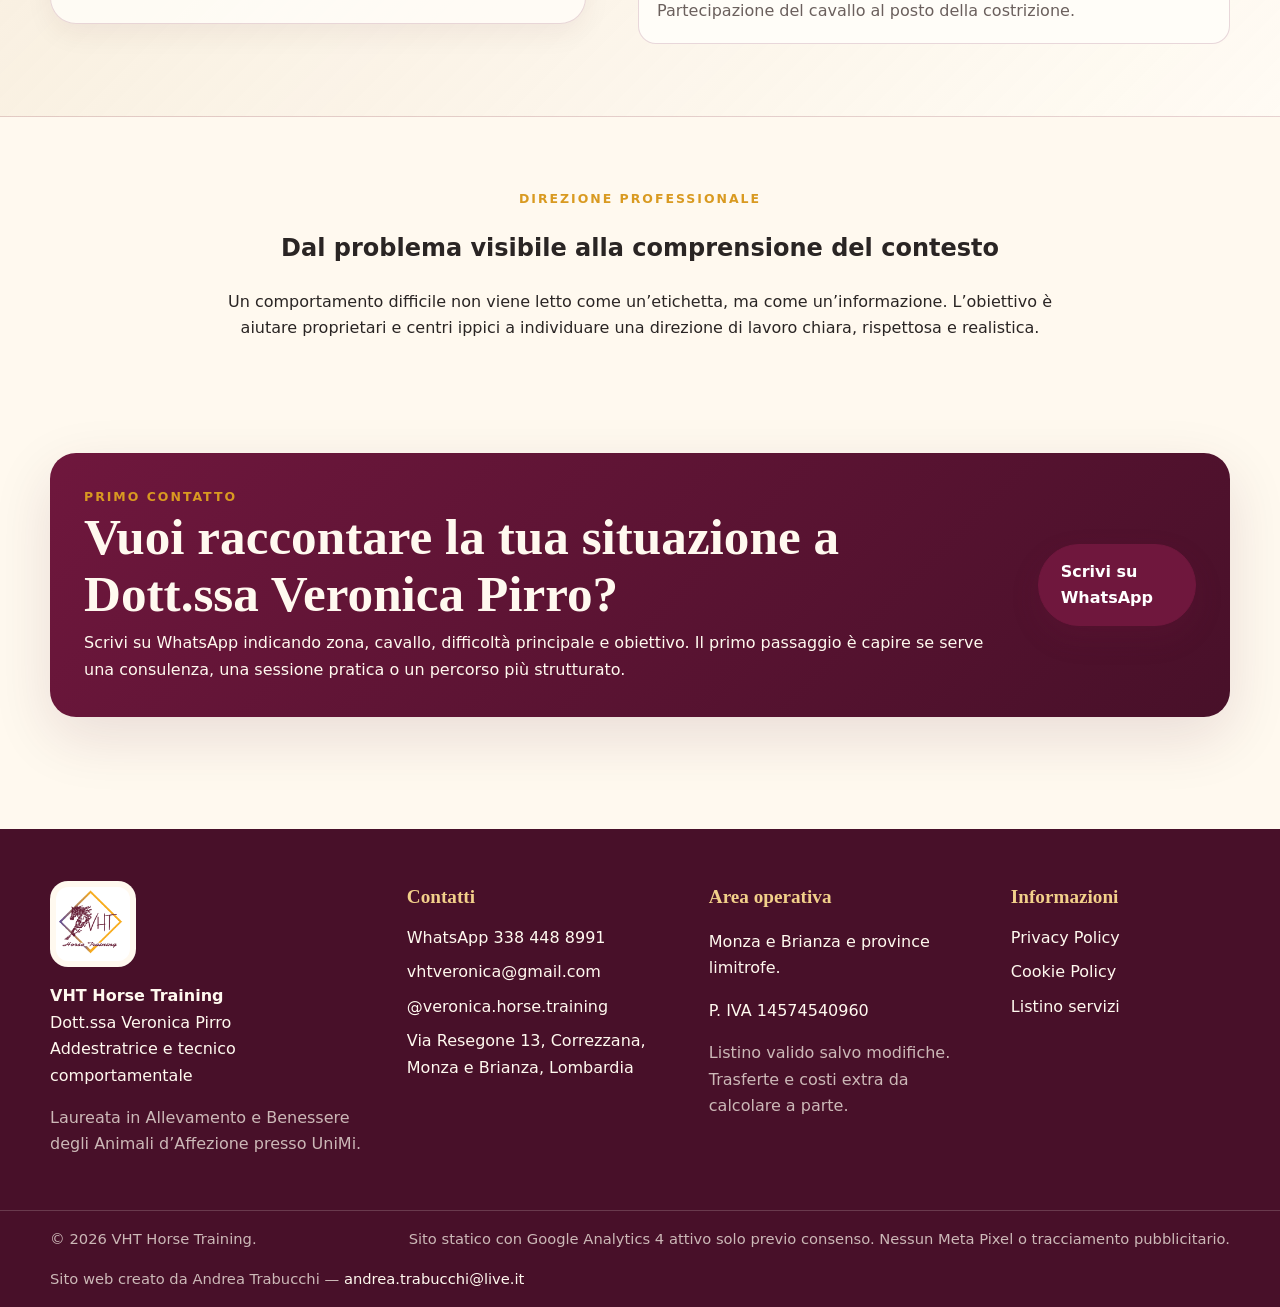
==== commit c71469d3: "Add files via upload" ====
--- a/chi-sono.html
+++ b/chi-sono.html
@@ -4,17 +4,32 @@
   <meta charset="utf-8">
   <meta name="viewport" content="width=device-width, initial-scale=1">
   <script>document.documentElement.classList.add('js');</script>
-  <title>Chi sono | Dott.ssa Veronica Pirro | VHT Horse Training</title>
-  <meta name="description" content="Scopri Dott.ssa Veronica Pirro, fondatrice di VHT Horse Training: addestratrice e tecnico comportamentale, laureata in Allevamento e Benessere degli Animali d’Affezione presso UniMi.">
-  <meta name="robots" content="index, follow">
-  <meta property="og:title" content="Chi sono | Dott.ssa Veronica Pirro | VHT Horse Training">
-  <meta property="og:description" content="Scopri Dott.ssa Veronica Pirro, fondatrice di VHT Horse Training: addestratrice e tecnico comportamentale, laureata in Allevamento e Benessere degli Animali d’Affezione presso UniMi.">
+  <title>Dott.ssa Veronica Pirro | VHT Horse Training Monza Brianza</title>
+  <meta name="description" content="Dott.ssa Veronica Pirro, addestratrice e tecnico comportamentale, laureata in Allevamento e Benessere degli Animali d’Affezione presso UniMi.">
+  <link rel="canonical" href="https://andreatrabucchi.github.io/vht-horse-training/chi-sono.html">
+  <meta property="og:title" content="Dott.ssa Veronica Pirro | VHT Horse Training Monza Brianza">
+  <meta property="og:description" content="Dott.ssa Veronica Pirro, addestratrice e tecnico comportamentale, laureata in Allevamento e Benessere degli Animali d’Affezione presso UniMi.">
   <meta property="og:type" content="website">
-  <meta property="og:image" content="assets/img/hero-veronica-cavallo.jpg">
+  <meta property="og:url" content="https://andreatrabucchi.github.io/vht-horse-training/chi-sono.html">
+  <meta property="og:image" content="https://andreatrabucchi.github.io/vht-horse-training/assets/img/hero-veronica-cavallo.jpg">
+  <meta property="og:image:alt" content="VHT Horse Training - Dott.ssa Veronica Pirro con cavallo">
+  <meta property="og:locale" content="it_IT">
+  <meta property="og:site_name" content="VHT Horse Training">
+  <meta name="twitter:card" content="summary_large_image">
+  <meta name="twitter:title" content="Dott.ssa Veronica Pirro | VHT Horse Training Monza Brianza">
+  <meta name="twitter:description" content="Dott.ssa Veronica Pirro, addestratrice e tecnico comportamentale, laureata in Allevamento e Benessere degli Animali d’Affezione presso UniMi.">
+  <meta name="twitter:image" content="https://andreatrabucchi.github.io/vht-horse-training/assets/img/hero-veronica-cavallo.jpg">
+  <meta name="author" content="Dott.ssa Veronica Pirro">
+  <meta name="geo.region" content="IT-MB">
+  <meta name="geo.placename" content="Correzzana, Monza e Brianza, Lombardia">
+  <meta name="theme-color" content="#6f173d">
+  <meta name="robots" content="index, follow, max-image-preview:large">
   <link rel="icon" type="image/png" href="assets/icons/favicon.png">
   <link rel="apple-touch-icon" href="assets/icons/apple-touch-icon.png">
   <link rel="stylesheet" href="assets/css/style.css">
-  <script type="application/ld+json">{"@context": "https://schema.org", "@type": "ProfessionalService", "name": "VHT Horse Training", "founder": "Dott.ssa Veronica Pirro", "description": "Addestramento science-based, consulenze comportamentali e formazione per il benessere del cavallo.", "telephone": "+39 3384488991", "email": "vhtveronica@gmail.com", "address": {"@type": "PostalAddress", "streetAddress": "Via Resegone 13", "addressLocality": "Correzzana", "addressRegion": "Lombardia", "addressCountry": "IT"}, "areaServed": "Monza e Brianza e province limitrofe", "sameAs": ["https://www.instagram.com/veronica.horse.training/"]}</script>
+  <script type="application/ld+json">{"@context": "https://schema.org", "@type": ["LocalBusiness", "ProfessionalService"], "@id": "https://andreatrabucchi.github.io/vht-horse-training/#vht-horse-training", "name": "VHT Horse Training", "url": "https://andreatrabucchi.github.io/vht-horse-training/chi-sono.html", "image": "https://andreatrabucchi.github.io/vht-horse-training/assets/img/hero-veronica-cavallo.jpg", "logo": "https://andreatrabucchi.github.io/vht-horse-training/assets/img/logo-vht.png", "description": "Consulenze comportamentali, addestramento science-based, Clicker Training, lavoro da terra e formazione per il benessere del cavallo.", "founder": {"@id": "https://andreatrabucchi.github.io/vht-horse-training/#veronica-pirro"}, "telephone": "+39 3384488991", "email": "vhtveronica@gmail.com", "address": {"@type": "PostalAddress", "streetAddress": "Via Resegone 13", "addressLocality": "Correzzana", "addressRegion": "Lombardia", "addressCountry": "IT"}, "areaServed": [{"@type": "AdministrativeArea", "name": "Monza e Brianza"}, {"@type": "AdministrativeArea", "name": "Province limitrofe"}, {"@type": "AdministrativeArea", "name": "Lombardia"}], "sameAs": ["https://www.instagram.com/veronica.horse.training/"], "priceRange": "€€", "knowsAbout": ["Addestramento cavalli", "Clicker Training cavalli", "Rinforzo positivo cavalli", "Etologia applicata cavalli", "Consulenza comportamentale cavallo", "Benessere equino", "Lavoro da terra cavallo", "Medical Training cavalli", "Formazione per maneggi e centri ippici"]}</script>
+  <script type="application/ld+json">{"@context": "https://schema.org", "@type": "Person", "@id": "https://andreatrabucchi.github.io/vht-horse-training/#veronica-pirro", "name": "Dott.ssa Veronica Pirro", "jobTitle": "Addestratrice e tecnico comportamentale", "affiliation": {"@id": "https://andreatrabucchi.github.io/vht-horse-training/#vht-horse-training"}, "alumniOf": {"@type": "CollegeOrUniversity", "name": "Università degli Studi di Milano"}, "knowsAbout": ["Allevamento e Benessere degli Animali d’Affezione", "Etologia applicata", "Benessere equino", "Rinforzo positivo", "Clicker Training", "Addestramento science-based"], "sameAs": ["https://www.instagram.com/veronica.horse.training/"]}</script>
+  <script type="application/ld+json">{"@context": "https://schema.org", "@type": "BreadcrumbList", "itemListElement": [{"@type": "ListItem", "position": 1, "name": "Home", "item": "https://andreatrabucchi.github.io/vht-horse-training/index.html"}, {"@type": "ListItem", "position": 2, "name": "Chi sono", "item": "https://andreatrabucchi.github.io/vht-horse-training/chi-sono.html"}]}</script>
 </head>
 <body class="">
 
@@ -33,20 +48,19 @@
       <span></span><span></span><span></span>
     </button>
     <nav id="primary-nav" class="primary-nav" aria-label="Navigazione principale">
-      <a href="index.html" class="nav-link ">Home</a><a href="metodo-vht.html" class="nav-link ">Metodo VHT</a><a href="servizi.html" class="nav-link ">Servizi</a><a href="listino.html" class="nav-link ">Listino</a><a href="chi-sono.html" class="nav-link is-active">Chi sono</a><a href="faq.html" class="nav-link ">FAQ</a><a href="contatti.html" class="nav-link ">Contatti</a>
+      <a href="index.html" class="nav-link ">Home</a><a href="metodo-vht.html" class="nav-link ">Approccio VHT</a><a href="servizi.html" class="nav-link ">Servizi</a><a href="listino.html" class="nav-link ">Listino</a><a href="chi-sono.html" class="nav-link is-active">Chi sono</a><a href="faq.html" class="nav-link ">FAQ</a><a href="contatti.html" class="nav-link ">Contatti</a>
       <a class="btn btn-small" href="https://wa.me/393384488991?text=Ciao%20Dott.ssa%20Veronica%20Pirro%2C%20vorrei%20informazioni%20su%20una%20consulenza%20VHT.%0A%0ATi%20descrivo%20brevemente%20la%20situazione%3A%0A-%20Nome%20cavallo%3A%0A-%20Et%C3%A0%3A%0A-%20Zona%3A%0A-%20Tipo%20di%20richiesta%3A%0A-%20Difficolt%C3%A0%20principale%3A%0A-%20Obiettivo%3A" target="_blank" rel="noopener">WhatsApp</a>
     </nav>
   </div>
 </header>
 
 <main id="main">
-
 <section class="page-hero">
   <div class="container narrow">
     <p class="eyebrow">Chi sono</p>
     <h1>Dott.ssa Veronica Pirro</h1>
     <p class="lead">Addestratrice e tecnico comportamentale, fondatrice di VHT Horse Training.</p>
-    <p>Dott.ssa Veronica Pirro si occupa di formazione, consulenze comportamentali e addestramento science-based, con un approccio centrato sul benessere del cavallo e sulla relazione con la persona.</p>
+    <p>Il suo lavoro unisce competenza scientifica, osservazione del comportamento equino e applicazione pratica dei principi dell’apprendimento, con un obiettivo preciso: aiutare cavalli e persone a capirsi meglio.</p>
   </div>
 </section>
 
@@ -57,10 +71,10 @@
     </figure>
     <div>
       <p class="eyebrow">Formazione</p>
-      <h2>Studio, osservazione e pratica</h2>
+      <h2>Una base scientifica applicata al lavoro quotidiano</h2>
       <p>Dott.ssa Veronica Pirro è laureata in Allevamento e Benessere degli Animali d’Affezione presso UniMi.</p>
-      <p>Il suo lavoro unisce formazione scientifica, osservazione del comportamento equino e applicazione pratica dei principi dell’apprendimento.</p>
-      <p>VHT Horse Training nasce dal desiderio di portare nella pratica quotidiana una visione del cavallo più rispettosa, consapevole e fondata sulla scienza.</p>
+      <p>La sua attività nasce dall’esigenza di portare in campo un approccio più consapevole: osservare il cavallo, leggere il comportamento, considerare il contesto e proporre percorsi coerenti con il benessere dell’animale.</p>
+      <p>VHT Horse Training non propone uno schema “rapido” o standardizzato: ogni percorso viene costruito sul singolo cavallo, integrando tecnica, gradualità e rispetto della sua individualità.</p>
     </div>
   </div>
 </section>
@@ -69,23 +83,23 @@
   <div class="container split reverse">
     <div class="values-panel">
       <h2>La visione VHT</h2>
-      <p>Il lavoro VHT si basa su un addestramento che non usa coercizione, paura o strumenti invasivi, ma comprensione, chiarezza e collaborazione.</p>
-      <p>Ogni cavallo è un individuo: ha una storia, una sensibilità, motivazioni e limiti propri. Per questo il percorso non può essere standard, ma deve essere costruito sulla situazione reale.</p>
+      <p>Dott.ssa Veronica Pirro crede in un addestramento che non si basi su paura, coercizione o strumenti invasivi, ma su chiarezza, motivazione, ascolto e collaborazione.</p>
+      <p>Ogni cavallo porta con sé una storia: esperienze, sensibilità, limiti, risorse e bisogni. Per questo ogni percorso deve essere costruito sulla situazione reale: è il programma ad adattarsi al soggetto, non il cavallo a rientrare in uno stampino già deciso.</p>
     </div>
     <div class="feature-list">
-      <div><strong>Benessere</strong><span>Fisico, mentale e gestionale.</span></div>
-      <div><strong>Chiarezza</strong><span>Comunicazione precisa e coerente.</span></div>
-      <div><strong>Gradualità</strong><span>Progressione sostenibile e rispettosa.</span></div>
-      <div><strong>Collaborazione</strong><span>Partecipazione al posto della costrizione.</span></div>
+      <div><strong>Benessere</strong><span>Attenzione a corpo, mente, gestione e contesto.</span></div>
+      <div><strong>Chiarezza</strong><span>Comunicazione leggibile, coerente e progressiva.</span></div>
+      <div><strong>Gradualità</strong><span>Passaggi sostenibili, senza forzature inutili.</span></div>
+      <div><strong>Collaborazione</strong><span>Partecipazione del cavallo al posto della costrizione.</span></div>
     </div>
   </div>
 </section>
 
 <section class="section">
   <div class="container narrow center">
-    <p class="eyebrow">Obiettivo professionale</p>
-    <h2>Aiutare proprietari e centri ippici a leggere meglio il comportamento del cavallo</h2>
-    <p>L’obiettivo è migliorare la gestione e costruire relazioni più sicure e collaborative, senza promesse miracolose e senza scorciatoie coercitive.</p>
+    <p class="eyebrow">Direzione professionale</p>
+    <h2>Dal problema visibile alla comprensione del contesto</h2>
+    <p>Un comportamento difficile non viene letto come un’etichetta, ma come un’informazione. L’obiettivo è aiutare proprietari e centri ippici a individuare una direzione di lavoro chiara, rispettosa e realistica.</p>
   </div>
 </section>
 
@@ -93,14 +107,12 @@
   <div class="container cta-panel">
     <div>
       <p class="eyebrow">Primo contatto</p>
-      <h2>Vuoi raccontarmi la tua situazione?</h2>
-      <p>Scrivi a Dott.ssa Veronica Pirro su WhatsApp: il primo passaggio è capire cavallo, contesto e obiettivo.</p>
+      <h2>Vuoi raccontare la tua situazione a Dott.ssa Veronica Pirro?</h2>
+      <p>Scrivi su WhatsApp indicando zona, cavallo, difficoltà principale e obiettivo. Il primo passaggio è capire se serve una consulenza, una sessione pratica o un percorso più strutturato.</p>
     </div>
     <a class="btn" href="https://wa.me/393384488991?text=Ciao%20Dott.ssa%20Veronica%20Pirro%2C%20vorrei%20informazioni%20su%20una%20consulenza%20VHT.%0A%0ATi%20descrivo%20brevemente%20la%20situazione%3A%0A-%20Nome%20cavallo%3A%0A-%20Et%C3%A0%3A%0A-%20Zona%3A%0A-%20Tipo%20di%20richiesta%3A%0A-%20Difficolt%C3%A0%20principale%3A%0A-%20Obiettivo%3A" target="_blank" rel="noopener">Scrivi su WhatsApp</a>
   </div>
 </section>
-
-
 </main>
 
 <footer class="site-footer">
@@ -137,13 +149,32 @@
   <div class="footer-bottom">
     <div class="container">
       <span>© 2026 VHT Horse Training.</span>
-      <span>Sito statico senza Google Analytics, Meta Pixel o tracciamenti di profilazione.</span>
+      <span>Sito statico con Google Analytics 4 attivo solo previo consenso. Nessun Meta Pixel o tracciamento pubblicitario.</span>
       <span>Sito web creato da Andrea Trabucchi — <a href="mailto:andrea.trabucchi@live.it">andrea.trabucchi@live.it</a></span>
     </div>
   </div>
 </footer>
 <a class="floating-whatsapp" href="https://wa.me/393384488991?text=Ciao%20Dott.ssa%20Veronica%20Pirro%2C%20vorrei%20informazioni%20su%20una%20consulenza%20VHT.%0A%0ATi%20descrivo%20brevemente%20la%20situazione%3A%0A-%20Nome%20cavallo%3A%0A-%20Et%C3%A0%3A%0A-%20Zona%3A%0A-%20Tipo%20di%20richiesta%3A%0A-%20Difficolt%C3%A0%20principale%3A%0A-%20Obiettivo%3A" target="_blank" rel="noopener" aria-label="Scrivi a Dott.ssa Veronica Pirro su WhatsApp">WhatsApp</a>
 
+
+<div class="cookie-banner" id="cookie-banner" hidden role="dialog" aria-live="polite" aria-label="Preferenze cookie">
+  <div class="cookie-banner__content">
+    <div>
+      <p class="cookie-banner__title">Preferenze cookie</p>
+      <p>Usiamo cookie tecnici necessari e, solo con il tuo consenso, Google Analytics 4 per statistiche aggregate di navigazione. Puoi accettare o rifiutare: il sito funziona comunque.</p>
+      <div class="cookie-banner__details" id="cookie-details" hidden>
+        <p><strong>Google Analytics 4:</strong> aiuta VHT Horse Training a capire quali pagine vengono visitate e migliorare contenuti e navigazione. Se rifiuti, il tag GA4 non viene caricato.</p>
+        <p><a href="cookie-policy.html">Leggi la Cookie Policy</a> · <a href="privacy-policy.html">Leggi la Privacy Policy</a></p>
+      </div>
+    </div>
+    <div class="cookie-banner__actions">
+      <button class="btn btn-small" type="button" data-cookie-action="accept">Accetta</button>
+      <button class="btn btn-small btn-outline" type="button" data-cookie-action="reject">Rifiuta</button>
+      <button class="cookie-link" type="button" data-cookie-action="details" aria-expanded="false" aria-controls="cookie-details">Preferenze</button>
+    </div>
+  </div>
+</div>
+
 <script src="assets/js/main.js"></script>
 </body>
 </html>
--- a/assets/css/style.css
+++ b/assets/css/style.css
@@ -319,6 +319,7 @@
 .service-list article,
 .testimonials figure,
 .table-wrap,
+.price-table-wrap,
 .cta-panel,
 .feature-list div{
   transition: transform var(--motion-base) var(--ease-out), box-shadow var(--motion-base) var(--ease-out), border-color var(--motion-base) var(--ease-out), background-color var(--motion-base) var(--ease-out);
@@ -381,22 +382,32 @@
 .price-table tbody tr:hover{
   background:rgba(217,154,33,.08);
 }
-.js .table-wrap tbody tr{
+.js .table-wrap tbody tr,
+.price-table-wrap tbody tr{
   opacity:0;
   transform:translateY(10px);
 }
-.js .table-wrap.is-visible tbody tr{
+.js .table-wrap.is-visible tbody tr,
+.price-table-wrap.is-visible tbody tr{
   opacity:1;
   transform:translateY(0);
 }
-.table-wrap.is-visible tbody tr:nth-child(1){transition-delay:80ms}
-.table-wrap.is-visible tbody tr:nth-child(2){transition-delay:135ms}
-.table-wrap.is-visible tbody tr:nth-child(3){transition-delay:190ms}
-.table-wrap.is-visible tbody tr:nth-child(4){transition-delay:245ms}
-.table-wrap.is-visible tbody tr:nth-child(5){transition-delay:300ms}
-.table-wrap.is-visible tbody tr:nth-child(6){transition-delay:355ms}
-.table-wrap.is-visible tbody tr:nth-child(7){transition-delay:410ms}
-.table-wrap.is-visible tbody tr:nth-child(8){transition-delay:465ms}
+.table-wrap.is-visible tbody tr,
+.price-table-wrap.is-visible tbody tr:nth-child(1){transition-delay:80ms}
+.table-wrap.is-visible tbody tr,
+.price-table-wrap.is-visible tbody tr:nth-child(2){transition-delay:135ms}
+.table-wrap.is-visible tbody tr,
+.price-table-wrap.is-visible tbody tr:nth-child(3){transition-delay:190ms}
+.table-wrap.is-visible tbody tr,
+.price-table-wrap.is-visible tbody tr:nth-child(4){transition-delay:245ms}
+.table-wrap.is-visible tbody tr,
+.price-table-wrap.is-visible tbody tr:nth-child(5){transition-delay:300ms}
+.table-wrap.is-visible tbody tr,
+.price-table-wrap.is-visible tbody tr:nth-child(6){transition-delay:355ms}
+.table-wrap.is-visible tbody tr,
+.price-table-wrap.is-visible tbody tr:nth-child(7){transition-delay:410ms}
+.table-wrap.is-visible tbody tr,
+.price-table-wrap.is-visible tbody tr:nth-child(8){transition-delay:465ms}
 .faq-answer{
   display:block;
   max-height:0;
@@ -514,9 +525,103 @@
     transform:none!important;
     transition:none!important;
   }
-  .js .table-wrap tbody tr{
+  .js .table-wrap tbody tr,
+.price-table-wrap tbody tr{
     opacity:1!important;
     transform:none!important;
   }
 }
 /* === end VHT refined animations v3 === */
+
+/* === SEO + GA4 consent banner === */
+.price-table-wrap,
+.table-wrap{
+  overflow:auto;
+  background:var(--paper);
+  border:1px solid var(--line);
+  border-radius:var(--radius);
+  box-shadow:var(--shadow);
+  position:relative;
+}
+.price-table-wrap::before,
+.table-wrap::before{
+  content:"";
+  position:absolute;
+  inset:0 0 auto 0;
+  height:4px;
+  background:linear-gradient(90deg, var(--wine), var(--gold), var(--violet));
+  opacity:.88;
+}
+.cookie-banner{
+  position:fixed;
+  left:16px;
+  right:16px;
+  bottom:16px;
+  z-index:30;
+  background:rgba(255,253,248,.98);
+  border:1px solid var(--line);
+  border-radius:24px;
+  box-shadow:0 22px 70px rgba(72,16,41,.22);
+  backdrop-filter:blur(16px);
+  padding:18px;
+}
+.cookie-banner[hidden]{display:none}
+.cookie-banner__content{
+  width:min(1080px, 100%);
+  margin-inline:auto;
+  display:grid;
+  grid-template-columns:1fr auto;
+  gap:18px;
+  align-items:center;
+}
+.cookie-banner__title{
+  font-family:Georgia,serif;
+  color:var(--wine-dark);
+  font-size:1.28rem;
+  line-height:1.2;
+  font-weight:800;
+  margin:0 0 6px;
+}
+.cookie-banner p{
+  margin:.35rem 0;
+  color:var(--muted);
+}
+.cookie-banner__details{
+  margin-top:10px;
+  padding:12px;
+  border-left:4px solid var(--gold);
+  border-radius:14px;
+  background:rgba(217,154,33,.10);
+}
+.cookie-banner__details[hidden]{display:none}
+.cookie-banner__actions{
+  display:flex;
+  align-items:center;
+  gap:10px;
+  flex-wrap:wrap;
+  justify-content:flex-end;
+}
+.cookie-link{
+  border:0;
+  background:transparent;
+  color:var(--wine);
+  font-weight:800;
+  text-decoration:underline;
+  cursor:pointer;
+  padding:8px 4px;
+}
+@media (max-width:760px){
+  .cookie-banner{
+    left:10px;
+    right:10px;
+    bottom:10px;
+    padding:14px;
+  }
+  .cookie-banner__content{
+    grid-template-columns:1fr;
+  }
+  .cookie-banner__actions{
+    justify-content:flex-start;
+  }
+}
+/* === end SEO + GA4 consent banner === */
